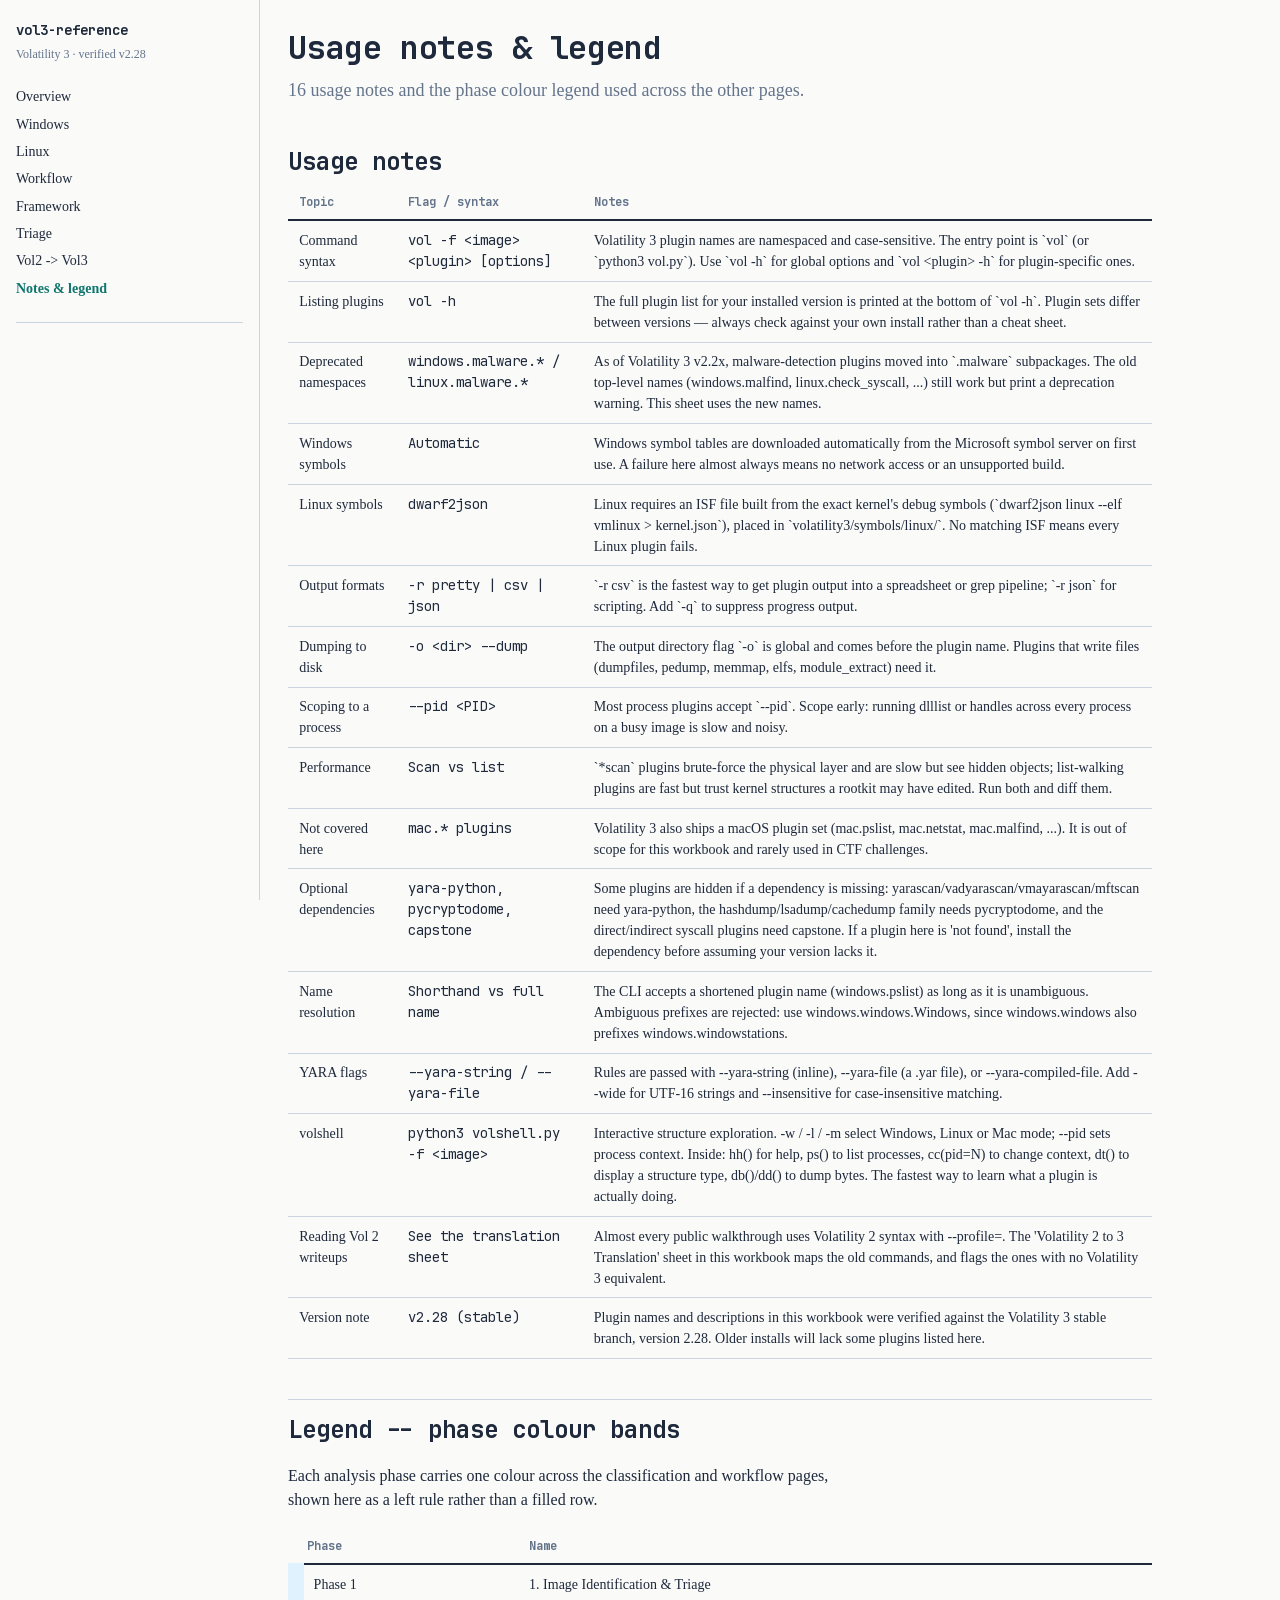
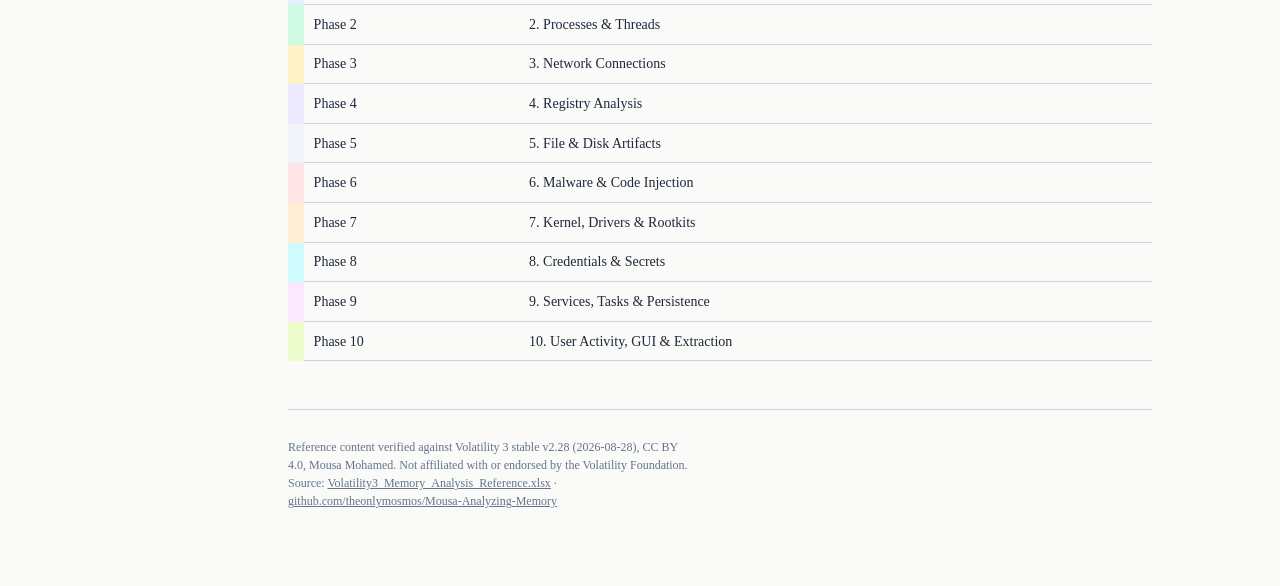
==== docs/notes.html @ bbffcb18 "Build static reference site from the workbook Adds tools/build.py (data/reference.json -> docs/*.htm" ====
<!doctype html>
<html lang="en">
<head>
<meta charset="utf-8">
<meta name="viewport" content="width=device-width, initial-scale=1">
<title>Usage notes &amp; legend · Volatility 3 reference</title>
<meta name="description" content="16 usage notes and the phase colour legend used across the other pages.">
<link rel="stylesheet" href="style.css">
</head>
<body>
<a class="skip-link" href="#main">Skip to content</a>

<header class="topbar">
  <a class="brand" href="index.html">vol3-reference</a>
  <select id="page-select" aria-label="Go to page">
        <option value="index.html">Overview</option>
        <option value="windows.html">Windows</option>
        <option value="linux.html">Linux</option>
        <option value="workflow.html">Workflow</option>
        <option value="framework.html">Framework</option>
        <option value="triage.html">Triage</option>
        <option value="translation.html">Vol2 -&gt; Vol3</option>
        <option value="notes.html" selected>Notes &amp; legend</option>
  </select>
</header>

<div class="shell">
  <aside class="spine">
    <a class="brand" href="index.html">vol3-reference</a>
    <span class="subbrand">Volatility 3 · verified v2.28</span>
    <nav class="pages" aria-label="Sections">
      <a href="index.html">Overview</a>
      <a href="windows.html">Windows</a>
      <a href="linux.html">Linux</a>
      <a href="workflow.html">Workflow</a>
      <a href="framework.html">Framework</a>
      <a href="triage.html">Triage</a>
      <a href="translation.html">Vol2 -&gt; Vol3</a>
      <a href="notes.html" aria-current="page">Notes &amp; legend</a>
    </nav>
    
  </aside>

  <main id="main">
    <h1>Usage notes &amp; legend</h1>
    <p class="dek">16 usage notes and the phase colour legend used across the other pages.</p>
    <h2 id="usage-notes">Usage notes</h2>
    <table>
      <thead><tr><th>Topic</th><th>Flag / syntax</th><th>Notes</th></tr></thead>
      <tbody>
      <tr><td>Command syntax</td><td><code>vol -f &lt;image&gt; &lt;plugin&gt; [options]</code></td><td>Volatility 3 plugin names are namespaced and case-sensitive. The entry point is `vol` (or `python3 vol.py`). Use `vol -h` for global options and `vol &lt;plugin&gt; -h` for plugin-specific ones.</td></tr>
      <tr><td>Listing plugins</td><td><code>vol -h</code></td><td>The full plugin list for your installed version is printed at the bottom of `vol -h`. Plugin sets differ between versions — always check against your own install rather than a cheat sheet.</td></tr>
      <tr><td>Deprecated namespaces</td><td><code>windows.malware.* / linux.malware.*</code></td><td>As of Volatility 3 v2.2x, malware-detection plugins moved into `.malware` subpackages. The old top-level names (windows.malfind, linux.check_syscall, ...) still work but print a deprecation warning. This sheet uses the new names.</td></tr>
      <tr><td>Windows symbols</td><td><code>Automatic</code></td><td>Windows symbol tables are downloaded automatically from the Microsoft symbol server on first use. A failure here almost always means no network access or an unsupported build.</td></tr>
      <tr><td>Linux symbols</td><td><code>dwarf2json</code></td><td>Linux requires an ISF file built from the exact kernel&#x27;s debug symbols (`dwarf2json linux --elf vmlinux &gt; kernel.json`), placed in `volatility3/symbols/linux/`. No matching ISF means every Linux plugin fails.</td></tr>
      <tr><td>Output formats</td><td><code>-r pretty | csv | json</code></td><td>`-r csv` is the fastest way to get plugin output into a spreadsheet or grep pipeline; `-r json` for scripting. Add `-q` to suppress progress output.</td></tr>
      <tr><td>Dumping to disk</td><td><code>-o &lt;dir&gt; --dump</code></td><td>The output directory flag `-o` is global and comes before the plugin name. Plugins that write files (dumpfiles, pedump, memmap, elfs, module_extract) need it.</td></tr>
      <tr><td>Scoping to a process</td><td><code>--pid &lt;PID&gt;</code></td><td>Most process plugins accept `--pid`. Scope early: running dlllist or handles across every process on a busy image is slow and noisy.</td></tr>
      <tr><td>Performance</td><td><code>Scan vs list</code></td><td>`*scan` plugins brute-force the physical layer and are slow but see hidden objects; list-walking plugins are fast but trust kernel structures a rootkit may have edited. Run both and diff them.</td></tr>
      <tr><td>Not covered here</td><td><code>mac.* plugins</code></td><td>Volatility 3 also ships a macOS plugin set (mac.pslist, mac.netstat, mac.malfind, ...). It is out of scope for this workbook and rarely used in CTF challenges.</td></tr>
      <tr><td>Optional dependencies</td><td><code>yara-python, pycryptodome, capstone</code></td><td>Some plugins are hidden if a dependency is missing: yarascan/vadyarascan/vmayarascan/mftscan need yara-python, the hashdump/lsadump/cachedump family needs pycryptodome, and the direct/indirect syscall plugins need capstone. If a plugin here is &#x27;not found&#x27;, install the dependency before assuming your version lacks it.</td></tr>
      <tr><td>Name resolution</td><td><code>Shorthand vs full name</code></td><td>The CLI accepts a shortened plugin name (windows.pslist) as long as it is unambiguous. Ambiguous prefixes are rejected: use windows.windows.Windows, since windows.windows also prefixes windows.windowstations.</td></tr>
      <tr><td>YARA flags</td><td><code>--yara-string / --yara-file</code></td><td>Rules are passed with --yara-string (inline), --yara-file (a .yar file), or --yara-compiled-file. Add --wide for UTF-16 strings and --insensitive for case-insensitive matching.</td></tr>
      <tr><td>volshell</td><td><code>python3 volshell.py -f &lt;image&gt;</code></td><td>Interactive structure exploration. -w / -l / -m select Windows, Linux or Mac mode; --pid sets process context. Inside: hh() for help, ps() to list processes, cc(pid=N) to change context, dt() to display a structure type, db()/dd() to dump bytes. The fastest way to learn what a plugin is actually doing.</td></tr>
      <tr><td>Reading Vol 2 writeups</td><td><code>See the translation sheet</code></td><td>Almost every public walkthrough uses Volatility 2 syntax with --profile=. The &#x27;Volatility 2 to 3 Translation&#x27; sheet in this workbook maps the old commands, and flags the ones with no Volatility 3 equivalent.</td></tr>
      <tr><td>Version note</td><td><code>v2.28 (stable)</code></td><td>Plugin names and descriptions in this workbook were verified against the Volatility 3 stable branch, version 2.28. Older installs will lack some plugins listed here.</td></tr>
      </tbody>
    </table>

    <h2 id="legend">Legend -- phase colour bands</h2>
    <p>Each analysis phase carries one colour across the classification and workflow pages, shown here
    as a left rule rather than a filled row.</p>
    <table>
      <thead><tr><th>Phase</th><th>Name</th></tr></thead>
      <tbody>
      <tr><td style="border-left:1rem solid #E0F2FE; padding-left:0.6rem">Phase 1</td><td>1. Image Identification &amp; Triage</td></tr><tr><td style="border-left:1rem solid #D1FAE5; padding-left:0.6rem">Phase 2</td><td>2. Processes &amp; Threads</td></tr><tr><td style="border-left:1rem solid #FEF3C7; padding-left:0.6rem">Phase 3</td><td>3. Network Connections</td></tr><tr><td style="border-left:1rem solid #EDE9FE; padding-left:0.6rem">Phase 4</td><td>4. Registry Analysis</td></tr><tr><td style="border-left:1rem solid #F1F5F9; padding-left:0.6rem">Phase 5</td><td>5. File &amp; Disk Artifacts</td></tr><tr><td style="border-left:1rem solid #FFE4E6; padding-left:0.6rem">Phase 6</td><td>6. Malware &amp; Code Injection</td></tr><tr><td style="border-left:1rem solid #FFEDD5; padding-left:0.6rem">Phase 7</td><td>7. Kernel, Drivers &amp; Rootkits</td></tr><tr><td style="border-left:1rem solid #CFFAFE; padding-left:0.6rem">Phase 8</td><td>8. Credentials &amp; Secrets</td></tr><tr><td style="border-left:1rem solid #FAE8FF; padding-left:0.6rem">Phase 9</td><td>9. Services, Tasks &amp; Persistence</td></tr><tr><td style="border-left:1rem solid #ECFCCB; padding-left:0.6rem">Phase 10</td><td>10. User Activity, GUI &amp; Extraction</td></tr>
      </tbody>
    </table>
    <footer class="page-footer">
      <p>Reference content verified against Volatility 3 stable v2.28 (2026-08-28), CC BY 4.0, Mousa Mohamed.
      Not affiliated with or endorsed by the Volatility Foundation. Source: <a href="Volatility3_Memory_Analysis_Reference.xlsx">Volatility3_Memory_Analysis_Reference.xlsx</a> ·
      <a href="https://github.com/theonlymosmos/Mousa-Analyzing-Memory">github.com/theonlymosmos/Mousa-Analyzing-Memory</a></p>
    </footer>
  </main>
</div>

<script src="script.js"></script>
</body>
</html>
---- docs/style.css ----
/* Volatility 3 reference -- one hand-written stylesheet, no framework. */

@font-face {
  font-family: "JetBrains Mono";
  src: url("fonts/JetBrainsMono-Regular.woff2") format("woff2");
  font-weight: 400;
  font-style: normal;
  font-display: swap;
}
@font-face {
  font-family: "JetBrains Mono";
  src: url("fonts/JetBrainsMono-Bold.woff2") format("woff2");
  font-weight: 700;
  font-style: normal;
  font-display: swap;
}

:root {
  --ink: #1e293b;
  --paper: #fafaf9;
  --surface: #f1f5f9;
  --line: #cbd5e1;
  --muted: #64748b;
  --accent: #0f766e;
  --accent-ink: #ffffff;

  --font-prose: ui-serif, Georgia, "Iowan Old Style", "Palatino Linotype", "Times New Roman", serif;
  --font-mono: "JetBrains Mono", ui-monospace, SFMono-Regular, Menlo, Consolas, "Liberation Mono", monospace;

  --fs-xs: 0.75rem;
  --fs-sm: 0.875rem;
  --fs-base: 1rem;
  --fs-md: 1.125rem;
  --fs-lg: 1.5rem;
  --fs-xl: 2rem;

  --nav-w: 260px;
}

* { box-sizing: border-box; }

html { color-scheme: light; }

body {
  margin: 0;
  background: var(--paper);
  color: var(--ink);
  font-family: var(--font-prose);
  font-size: var(--fs-base);
  line-height: 1.5;
  -webkit-font-smoothing: antialiased;
}

a { color: var(--accent); }
a:hover { text-decoration-thickness: 2px; }

code, .mono, .plugin, .command, .step, .phase-label, kbd {
  font-family: var(--font-mono);
  font-variant-numeric: tabular-nums;
}

/* ---------- skip link ---------- */
.skip-link {
  position: absolute;
  left: -999px;
  top: 0;
  background: var(--ink);
  color: #fff;
  padding: 0.5em 1em;
  z-index: 100;
}
.skip-link:focus {
  left: 0.5em;
  top: 0.5em;
}

/* ---------- top bar (mobile) ---------- */
.topbar {
  display: none;
  position: sticky;
  top: 0;
  z-index: 20;
  background: var(--paper);
  border-bottom: 1px solid var(--line);
  padding: 0.6rem 0.8rem;
}
.topbar .brand {
  font-family: var(--font-mono);
  font-weight: 700;
  font-size: var(--fs-sm);
  text-decoration: none;
  color: var(--ink);
}
.topbar select {
  margin-left: 0.6rem;
  font-family: var(--font-mono);
  font-size: var(--fs-xs);
}

/* ---------- shell layout ---------- */
.shell {
  display: grid;
  grid-template-columns: var(--nav-w) 1fr;
  min-height: 100vh;
}

/* ---------- left phase spine ---------- */
.spine {
  border-right: 1px solid var(--line);
  padding: 1.25rem 1rem;
  position: sticky;
  top: 0;
  align-self: start;
  height: 100vh;
  overflow-y: auto;
}
.spine .brand {
  display: block;
  font-family: var(--font-mono);
  font-weight: 700;
  font-size: var(--fs-sm);
  text-decoration: none;
  color: var(--ink);
  margin-bottom: 0.25rem;
}
.spine .subbrand {
  display: block;
  font-size: var(--fs-xs);
  color: var(--muted);
  margin-bottom: 1.25rem;
}
.spine nav.pages {
  margin-bottom: 1.25rem;
  padding-bottom: 1.25rem;
  border-bottom: 1px solid var(--line);
}
.spine nav.pages a {
  display: block;
  font-size: var(--fs-sm);
  color: var(--ink);
  text-decoration: none;
  padding: 0.2rem 0;
}
.spine nav.pages a[aria-current="page"] {
  color: var(--accent);
  font-weight: 700;
}
.spine nav.pages a:hover { color: var(--accent); }

.phase-list {
  list-style: none;
  margin: 0;
  padding: 0;
  border-left: 2px solid var(--line);
}
.phase-list li { position: relative; }
.phase-list a {
  display: block;
  text-decoration: none;
  color: var(--muted);
  font-size: var(--fs-xs);
  font-family: var(--font-mono);
  padding: 0.35rem 0 0.35rem 0.75rem;
  border-left: 2px solid transparent;
  margin-left: -2px;
}
.phase-list a:hover { color: var(--ink); }
.phase-list li.current a {
  color: var(--ink);
  border-left-color: var(--accent);
  font-weight: 700;
}

/* ---------- main column ---------- */
main {
  padding: 1.5rem 1.75rem 4rem;
  max-width: 920px;
  min-width: 0;
}
h1 {
  font-family: var(--font-mono);
  font-size: var(--fs-xl);
  margin: 0 0 0.3rem;
  letter-spacing: -0.01em;
}
h2 {
  font-family: var(--font-mono);
  font-size: var(--fs-lg);
  margin: 2.5rem 0 0.25rem;
  padding-top: 0.75rem;
  border-top: 1px solid var(--line);
}
h2:first-of-type { border-top: none; padding-top: 0; }
h3 {
  font-family: var(--font-mono);
  font-size: var(--fs-md);
  margin: 1.5rem 0 0.5rem;
}
.dek {
  color: var(--muted);
  font-size: var(--fs-md);
  margin: 0 0 1.25rem;
  max-width: 62ch;
}
p { max-width: 68ch; }
.phase-count {
  font-family: var(--font-mono);
  font-size: var(--fs-xs);
  color: var(--muted);
  font-weight: 400;
}

/* ---------- filter bar ---------- */
.filter-bar {
  position: sticky;
  top: 0;
  background: var(--paper);
  z-index: 10;
  padding: 0.75rem 0 0.75rem;
  border-bottom: 1px solid var(--line);
  margin-bottom: 1rem;
}
.filter-row {
  display: flex;
  gap: 0.6rem;
  align-items: center;
}
#filter-input {
  flex: 1;
  font-family: var(--font-mono);
  font-size: var(--fs-sm);
  padding: 0.5rem 0.6rem;
  border: 1px solid var(--line);
  background: #fff;
  color: var(--ink);
}
#filter-input:focus-visible {
  outline: 2px solid var(--accent);
  outline-offset: 1px;
}
#filter-count {
  font-family: var(--font-mono);
  font-size: var(--fs-xs);
  color: var(--muted);
  white-space: nowrap;
}
.phase-toggles {
  display: flex;
  flex-wrap: wrap;
  gap: 0.4rem;
  margin-top: 0.6rem;
}
.phase-toggle {
  font-family: var(--font-mono);
  font-size: var(--fs-xs);
  border: 1px solid var(--line);
  background: #fff;
  color: var(--muted);
  padding: 0.25rem 0.5rem;
  cursor: pointer;
  border-radius: 0;
}
.phase-toggle[aria-pressed="true"] {
  border-color: var(--accent);
  color: var(--accent-ink);
  background: var(--accent);
}
.phase-toggle:focus-visible,
button:focus-visible,
a:focus-visible,
input:focus-visible {
  outline: 2px solid var(--accent);
  outline-offset: 2px;
}

/* ---------- plugin rows ---------- */
.phase-section { scroll-margin-top: 4.5rem; }
.rows { border-top: 1px solid var(--line); }
.row {
  display: grid;
  grid-template-columns: 3.5rem minmax(220px, 1fr) minmax(0, 2fr);
  gap: 1rem;
  padding: 0.85rem 0;
  border-bottom: 1px solid var(--line);
  align-items: start;
  min-width: 0;
}
.row.is-hidden { display: none; }
.row:target,
.row.flash {
  animation: none;
  background: #fffbe6;
}
.row .step {
  color: var(--muted);
  font-size: var(--fs-sm);
  padding-top: 0.1rem;
}
.row .col-main { min-width: 0; }
.row .plugin {
  display: inline-block;
  font-weight: 700;
  font-size: var(--fs-sm);
  color: var(--ink);
  text-decoration: none;
  word-break: break-word;
}
.row .plugin:hover { color: var(--accent); }
.row .purpose {
  font-family: var(--font-prose);
  font-size: var(--fs-sm);
  color: var(--ink);
  margin: 0.15rem 0 0.3rem;
}
.row .desc {
  font-family: var(--font-prose);
  font-size: var(--fs-sm);
  color: var(--muted);
  margin: 0 0 0.4rem;
}
.row .cmd-wrap {
  display: flex;
  align-items: flex-start;
  gap: 0.5rem;
  min-width: 0;
}
.command {
  display: block;
  flex: 1;
  min-width: 0;
  background: var(--surface);
  border-left: 3px solid var(--accent);
  padding: 0.5rem 0.6rem;
  font-size: var(--fs-xs);
  overflow-x: auto;
  white-space: pre;
}
.copy-btn {
  font-family: var(--font-mono);
  font-size: var(--fs-xs);
  background: #fff;
  border: 1px solid var(--line);
  color: var(--muted);
  padding: 0.3rem 0.5rem;
  cursor: pointer;
  flex-shrink: 0;
}
.copy-btn:hover { border-color: var(--accent); color: var(--accent); }
.copy-btn.copied { border-color: var(--accent); color: var(--accent); }

/* ---------- generic tables (workflow, framework, triage, notes, translation) ---------- */
table {
  border-collapse: collapse;
  width: 100%;
  margin: 0 0 1.5rem;
  font-size: var(--fs-sm);
}
caption { text-align: left; font-family: var(--font-mono); font-weight: 700; margin-bottom: 0.4rem; }
th, td {
  text-align: left;
  vertical-align: top;
  padding: 0.55rem 0.7rem;
  border-bottom: 1px solid var(--line);
}
th {
  font-family: var(--font-mono);
  font-size: var(--fs-xs);
  color: var(--muted);
  font-weight: 700;
  border-bottom: 2px solid var(--ink);
}
.section-header td {
  font-family: var(--font-mono);
  font-weight: 700;
  background: var(--surface);
  border-bottom: 1px solid var(--line);
}

/* ---------- index page ---------- */
.verify-box {
  border-left: 3px solid var(--accent);
  background: var(--surface);
  padding: 0.9rem 1rem;
  margin: 1.25rem 0;
  max-width: 68ch;
}
.index-links {
  list-style: none;
  padding: 0;
  margin: 0;
  border-top: 1px solid var(--line);
}
.index-links li { border-bottom: 1px solid var(--line); }
.index-links a {
  display: flex;
  justify-content: space-between;
  gap: 1rem;
  padding: 0.7rem 0;
  text-decoration: none;
  color: var(--ink);
}
.index-links a:hover .link-title { color: var(--accent); }
.link-title { font-family: var(--font-mono); font-weight: 700; }
.link-desc { color: var(--muted); font-size: var(--fs-sm); }

footer.page-footer {
  margin-top: 3rem;
  padding-top: 1rem;
  border-top: 1px solid var(--line);
  color: var(--muted);
  font-size: var(--fs-xs);
}
footer.page-footer a { color: var(--muted); }

/* ---------- responsive ---------- */
@media (max-width: 900px) {
  .shell { grid-template-columns: 1fr; }
  .spine { display: none; }
  .topbar { display: flex; align-items: center; }
  main { padding: 1rem 1rem 3rem; max-width: 100%; }
  .row { grid-template-columns: 1fr; }
  .row .step { padding-top: 0; }
}

@media (prefers-color-scheme: dark) {
  :root:not([data-theme="light"]) {
    --ink: #e2e8f0;
    --paper: #14181f;
    --surface: #1b212b;
    --line: #33404f;
    --muted: #94a3b8;
    --accent: #2dd4bf;
    --accent-ink: #0b1220;
  }
  #filter-input, .copy-btn, .phase-toggle { background: var(--surface); color: var(--ink); }
  .row:target, .row.flash { background: #2a2612; }
}
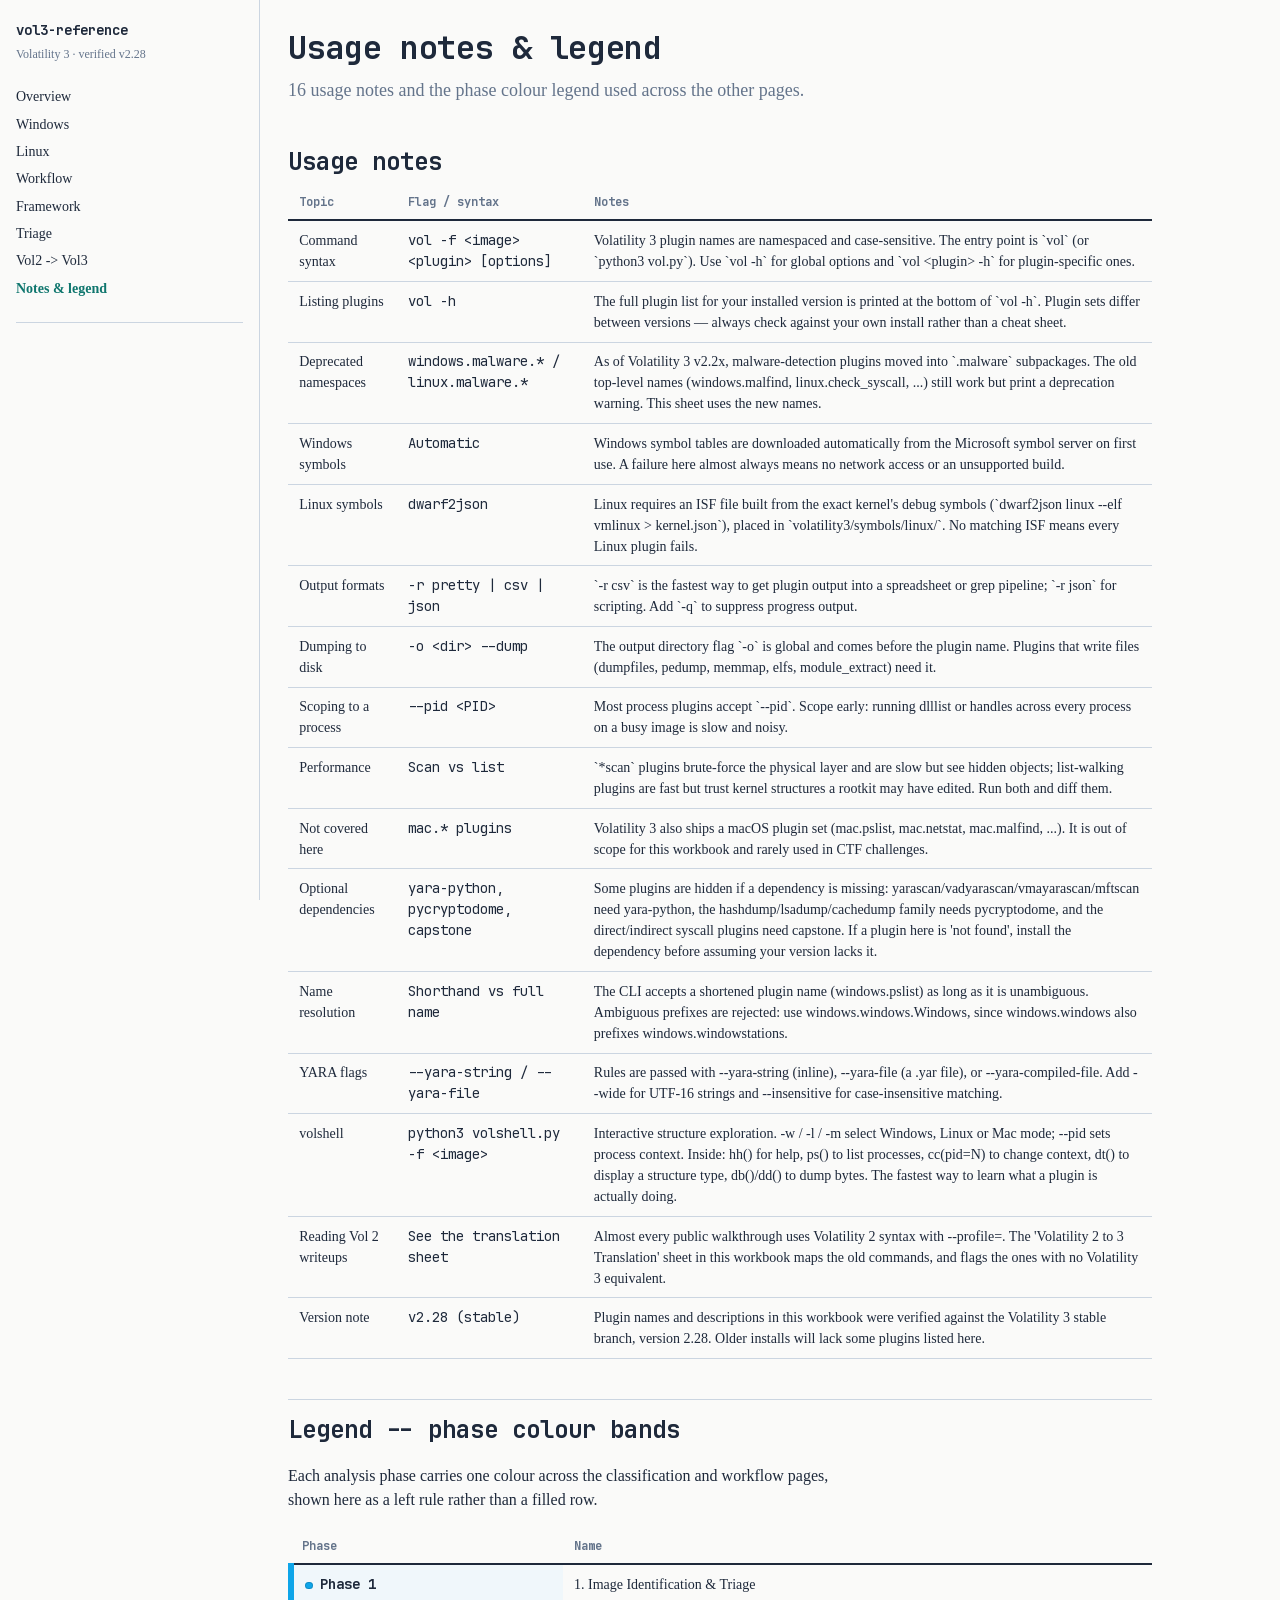
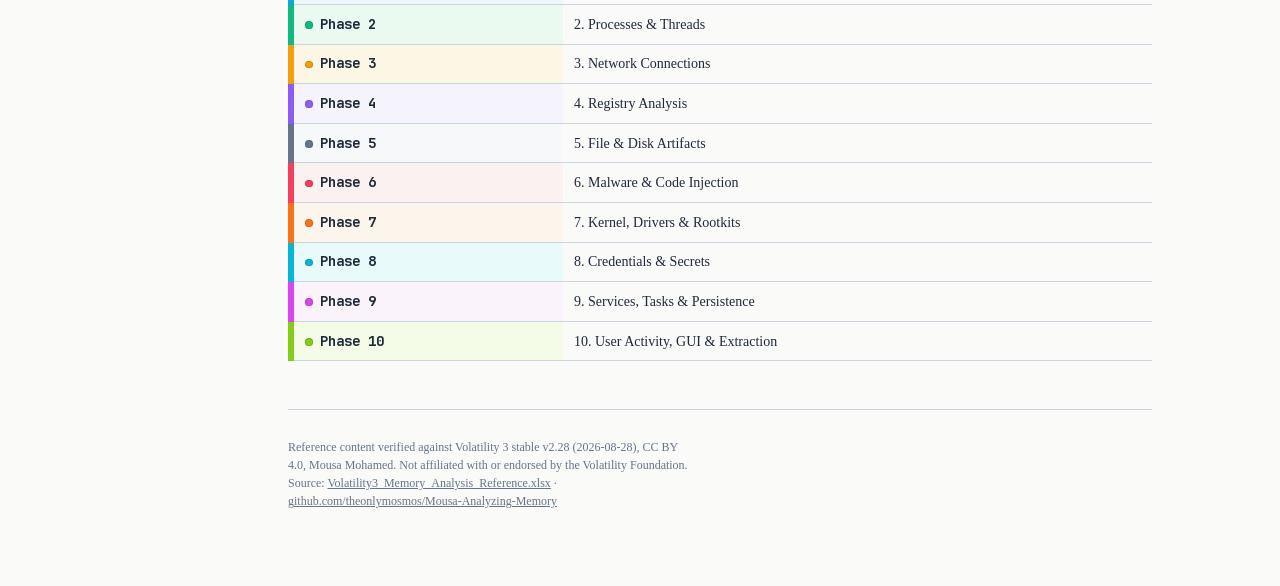
==== commit 765bf6ee: "Restore the workbook's phase colors and add the translation highlight The previous build kept phase " ====
--- a/docs/notes.html
+++ b/docs/notes.html
@@ -73,7 +73,7 @@
     <table>
       <thead><tr><th>Phase</th><th>Name</th></tr></thead>
       <tbody>
-      <tr><td style="border-left:1rem solid #E0F2FE; padding-left:0.6rem">Phase 1</td><td>1. Image Identification &amp; Triage</td></tr><tr><td style="border-left:1rem solid #D1FAE5; padding-left:0.6rem">Phase 2</td><td>2. Processes &amp; Threads</td></tr><tr><td style="border-left:1rem solid #FEF3C7; padding-left:0.6rem">Phase 3</td><td>3. Network Connections</td></tr><tr><td style="border-left:1rem solid #EDE9FE; padding-left:0.6rem">Phase 4</td><td>4. Registry Analysis</td></tr><tr><td style="border-left:1rem solid #F1F5F9; padding-left:0.6rem">Phase 5</td><td>5. File &amp; Disk Artifacts</td></tr><tr><td style="border-left:1rem solid #FFE4E6; padding-left:0.6rem">Phase 6</td><td>6. Malware &amp; Code Injection</td></tr><tr><td style="border-left:1rem solid #FFEDD5; padding-left:0.6rem">Phase 7</td><td>7. Kernel, Drivers &amp; Rootkits</td></tr><tr><td style="border-left:1rem solid #CFFAFE; padding-left:0.6rem">Phase 8</td><td>8. Credentials &amp; Secrets</td></tr><tr><td style="border-left:1rem solid #FAE8FF; padding-left:0.6rem">Phase 9</td><td>9. Services, Tasks &amp; Persistence</td></tr><tr><td style="border-left:1rem solid #ECFCCB; padding-left:0.6rem">Phase 10</td><td>10. User Activity, GUI &amp; Extraction</td></tr>
+      <tr style="--phase:#E0F2FE;--phase-strong:#0EA5E9"><td class="legend-swatch"><span class="dot"></span>Phase 1</td><td>1. Image Identification &amp; Triage</td></tr><tr style="--phase:#D1FAE5;--phase-strong:#10B981"><td class="legend-swatch"><span class="dot"></span>Phase 2</td><td>2. Processes &amp; Threads</td></tr><tr style="--phase:#FEF3C7;--phase-strong:#F59E0B"><td class="legend-swatch"><span class="dot"></span>Phase 3</td><td>3. Network Connections</td></tr><tr style="--phase:#EDE9FE;--phase-strong:#8B5CF6"><td class="legend-swatch"><span class="dot"></span>Phase 4</td><td>4. Registry Analysis</td></tr><tr style="--phase:#F1F5F9;--phase-strong:#64748B"><td class="legend-swatch"><span class="dot"></span>Phase 5</td><td>5. File &amp; Disk Artifacts</td></tr><tr style="--phase:#FFE4E6;--phase-strong:#F43F5E"><td class="legend-swatch"><span class="dot"></span>Phase 6</td><td>6. Malware &amp; Code Injection</td></tr><tr style="--phase:#FFEDD5;--phase-strong:#F97316"><td class="legend-swatch"><span class="dot"></span>Phase 7</td><td>7. Kernel, Drivers &amp; Rootkits</td></tr><tr style="--phase:#CFFAFE;--phase-strong:#06B6D4"><td class="legend-swatch"><span class="dot"></span>Phase 8</td><td>8. Credentials &amp; Secrets</td></tr><tr style="--phase:#FAE8FF;--phase-strong:#D946EF"><td class="legend-swatch"><span class="dot"></span>Phase 9</td><td>9. Services, Tasks &amp; Persistence</td></tr><tr style="--phase:#ECFCCB;--phase-strong:#84CC16"><td class="legend-swatch"><span class="dot"></span>Phase 10</td><td>10. User Activity, GUI &amp; Extraction</td></tr>
       </tbody>
     </table>
     <footer class="page-footer">
--- a/docs/style.css
+++ b/docs/style.css
@@ -155,7 +155,8 @@
 }
 .phase-list li { position: relative; }
 .phase-list a {
-  display: block;
+  display: flex;
+  align-items: center;
   text-decoration: none;
   color: var(--muted);
   font-size: var(--fs-xs);
@@ -167,8 +168,19 @@
 .phase-list a:hover { color: var(--ink); }
 .phase-list li.current a {
   color: var(--ink);
-  border-left-color: var(--accent);
-  font-weight: 700;
+  border-left-color: var(--phase-strong, var(--accent));
+  font-weight: 700;
+}
+
+.dot {
+  display: inline-block;
+  width: 0.55em;
+  height: 0.55em;
+  border-radius: 50%;
+  margin-right: 0.5em;
+  flex-shrink: 0;
+  background: var(--phase-strong, var(--muted));
+  box-shadow: inset 0 0 0 1px rgb(0 0 0 / 0.15);
 }
 
 /* ---------- main column ---------- */
@@ -191,6 +203,19 @@
   border-top: 1px solid var(--line);
 }
 h2:first-of-type { border-top: none; padding-top: 0; }
+
+.phase-section {
+  margin-bottom: 0.5rem;
+}
+.phase-section h2 {
+  margin: 2.5rem 0 0;
+  padding: 0.6rem 0.9rem;
+  border-top: none;
+  border-left: 5px solid var(--phase-strong, var(--line));
+  background: color-mix(in srgb, var(--phase, var(--surface)) 55%, var(--paper));
+  border-radius: 0 3px 3px 0;
+}
+.phase-section:first-of-type h2 { margin-top: 0; }
 h3 {
   font-family: var(--font-mono);
   font-size: var(--fs-md);
@@ -251,19 +276,22 @@
   margin-top: 0.6rem;
 }
 .phase-toggle {
-  font-family: var(--font-mono);
-  font-size: var(--fs-xs);
-  border: 1px solid var(--line);
+  display: inline-flex;
+  align-items: center;
+  font-family: var(--font-mono);
+  font-size: var(--fs-xs);
+  border: 1px solid color-mix(in srgb, var(--phase-strong, var(--line)) 45%, var(--line));
   background: #fff;
-  color: var(--muted);
-  padding: 0.25rem 0.5rem;
+  color: var(--ink);
+  padding: 0.25rem 0.55rem;
   cursor: pointer;
-  border-radius: 0;
+  border-radius: 3px;
 }
 .phase-toggle[aria-pressed="true"] {
-  border-color: var(--accent);
-  color: var(--accent-ink);
-  background: var(--accent);
+  border-color: var(--phase-strong, var(--accent));
+  color: var(--ink);
+  background: color-mix(in srgb, var(--phase, var(--accent)) 65%, var(--paper));
+  font-weight: 700;
 }
 .phase-toggle:focus-visible,
 button:focus-visible,
@@ -280,8 +308,9 @@
   display: grid;
   grid-template-columns: 3.5rem minmax(220px, 1fr) minmax(0, 2fr);
   gap: 1rem;
-  padding: 0.85rem 0;
+  padding: 0.85rem 0 0.85rem 0.75rem;
   border-bottom: 1px solid var(--line);
+  border-left: 3px solid var(--phase-strong, var(--line));
   align-items: start;
   min-width: 0;
 }
@@ -374,6 +403,40 @@
   font-weight: 700;
   background: var(--surface);
   border-bottom: 1px solid var(--line);
+}
+
+.triage-row td:first-child {
+  border-left: 4px solid var(--phase-strong, var(--line));
+  padding-left: 0.6rem;
+}
+
+.dek-note {
+  font-size: var(--fs-sm);
+  color: var(--ink);
+  border-left: 3px solid #f43f5e;
+  background: color-mix(in srgb, #ffe4e6 30%, var(--paper));
+  padding: 0.6rem 0.8rem;
+  max-width: 68ch;
+}
+.removed-row td:first-child {
+  border-left: 4px solid var(--phase-strong);
+  padding-left: 0.6rem;
+}
+.legend-swatch {
+  border-left: 6px solid var(--phase-strong);
+  background: color-mix(in srgb, var(--phase) 40%, var(--paper));
+  font-family: var(--font-mono);
+  font-weight: 700;
+}
+.removed-badge {
+  font-family: var(--font-mono);
+  font-size: var(--fs-xs);
+  color: var(--ink);
+  background: color-mix(in srgb, var(--phase, #ffe4e6) 55%, var(--paper));
+  border: 1px solid var(--phase-strong, #f43f5e);
+  border-radius: 3px;
+  padding: 0.1rem 0.4rem;
+  white-space: nowrap;
 }
 
 /* ---------- index page ---------- */
@@ -434,4 +497,12 @@
   }
   #filter-input, .copy-btn, .phase-toggle { background: var(--surface); color: var(--ink); }
   .row:target, .row.flash { background: #2a2612; }
-}
+  .phase-section h2, .legend-swatch, .removed-badge {
+    background: color-mix(in srgb, var(--phase) 22%, var(--surface));
+  }
+  .phase-toggle[aria-pressed="true"] {
+    background: color-mix(in srgb, var(--phase) 30%, var(--surface));
+  }
+  .dek-note { background: color-mix(in srgb, #ffe4e6 15%, var(--surface)); }
+  .removed-badge { background: color-mix(in srgb, var(--phase, #ffe4e6) 20%, var(--surface)); }
+}
